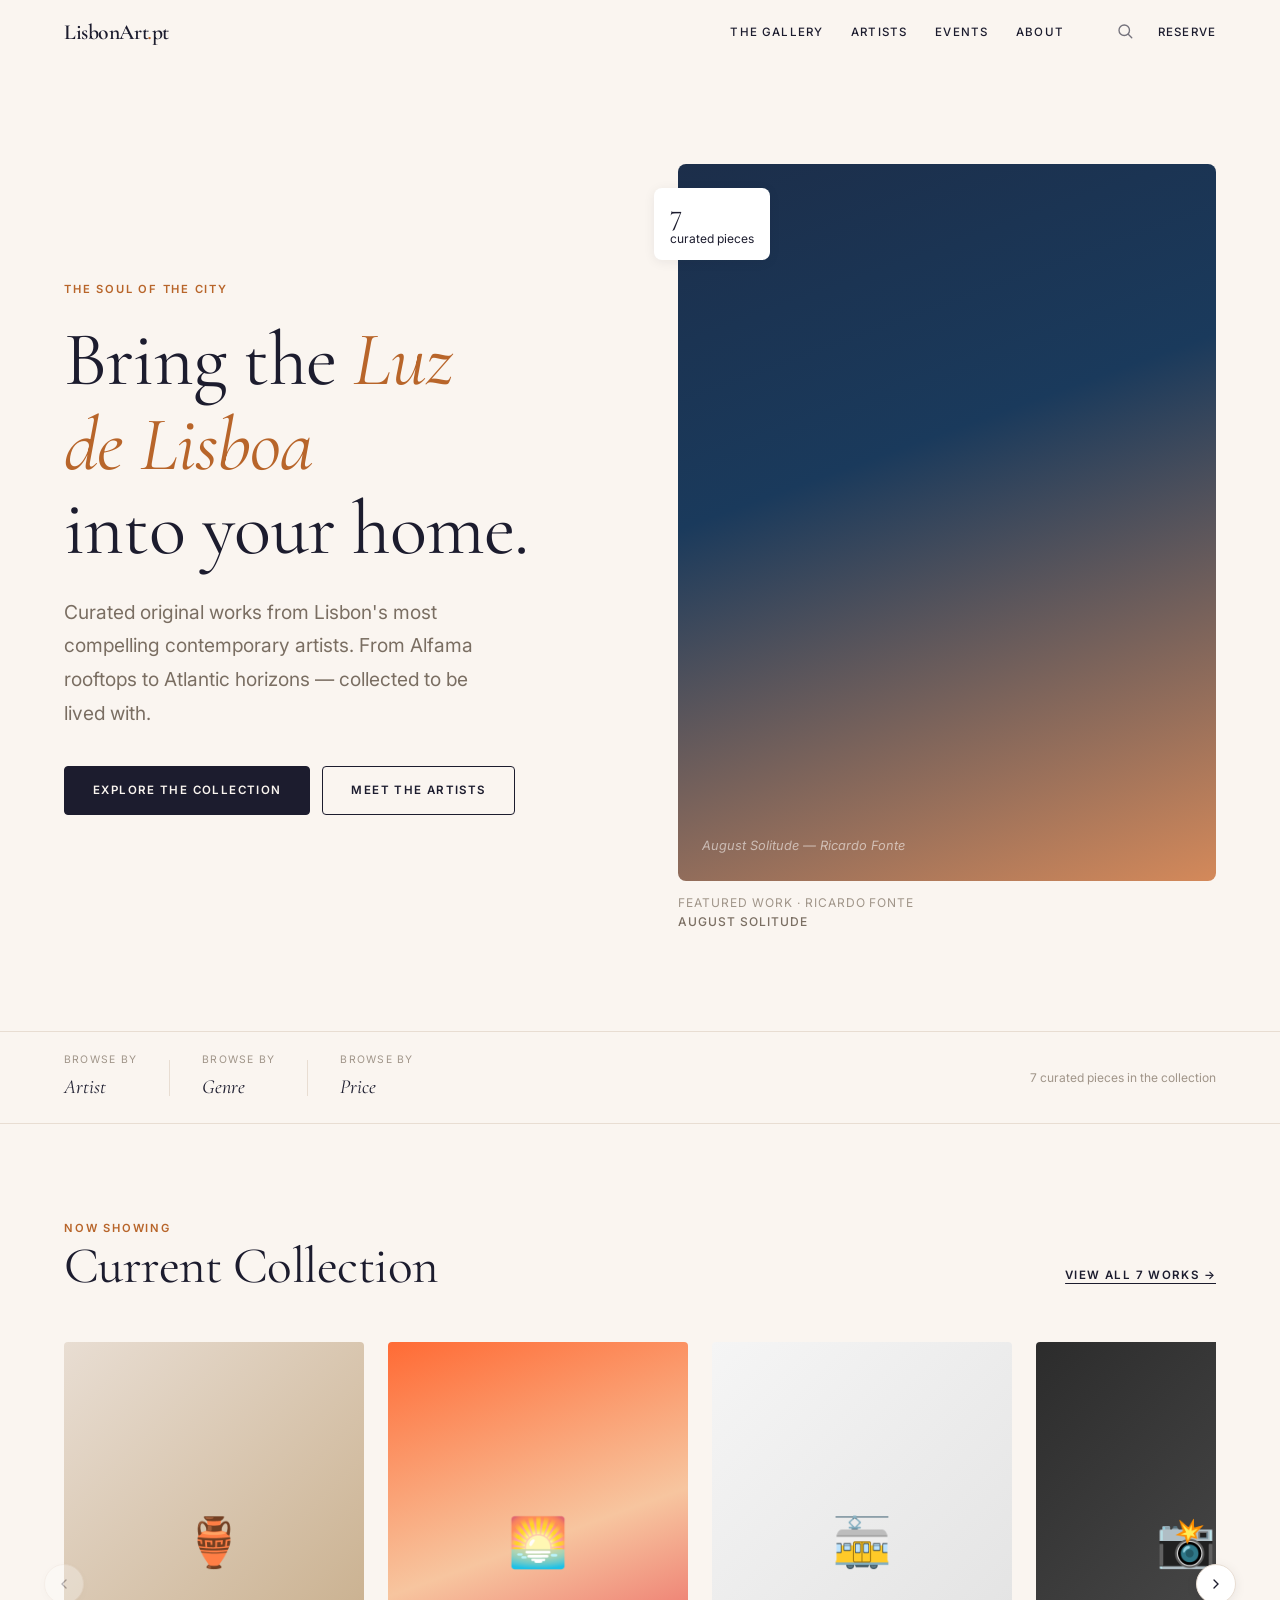
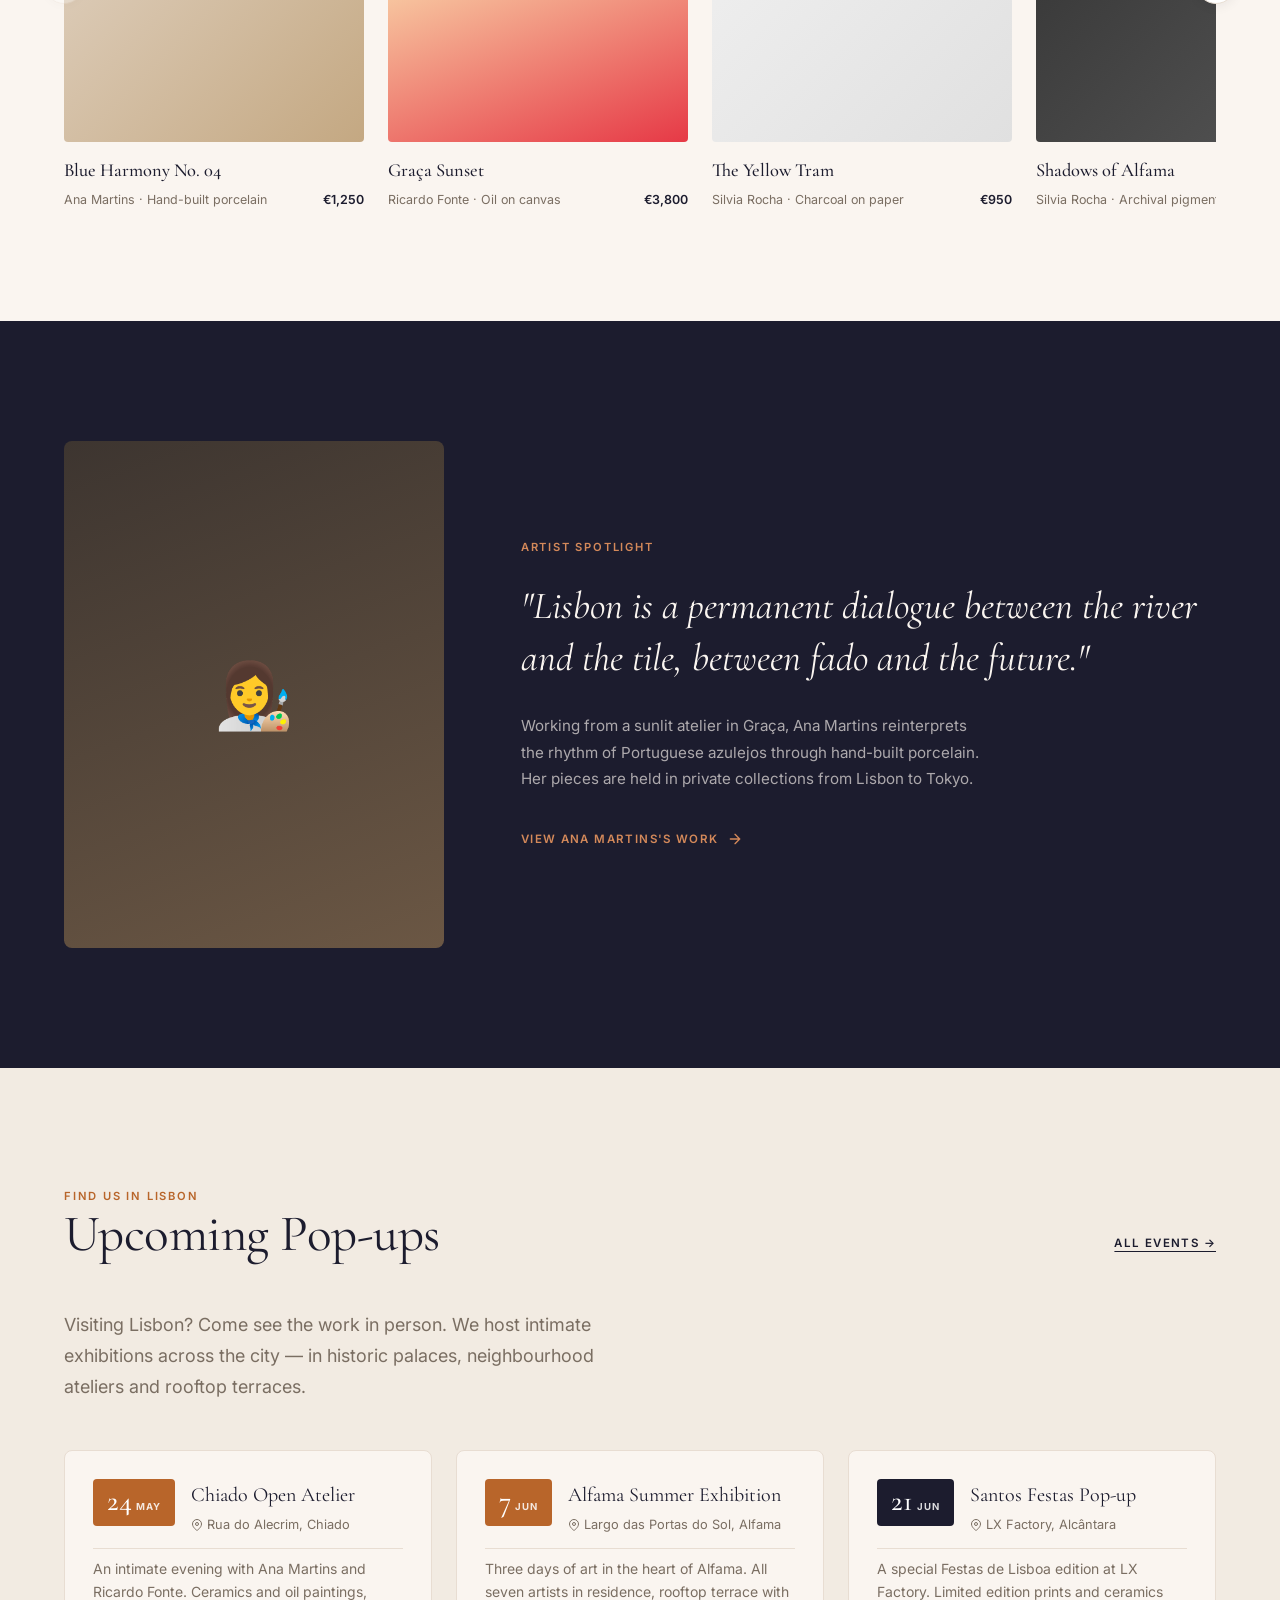
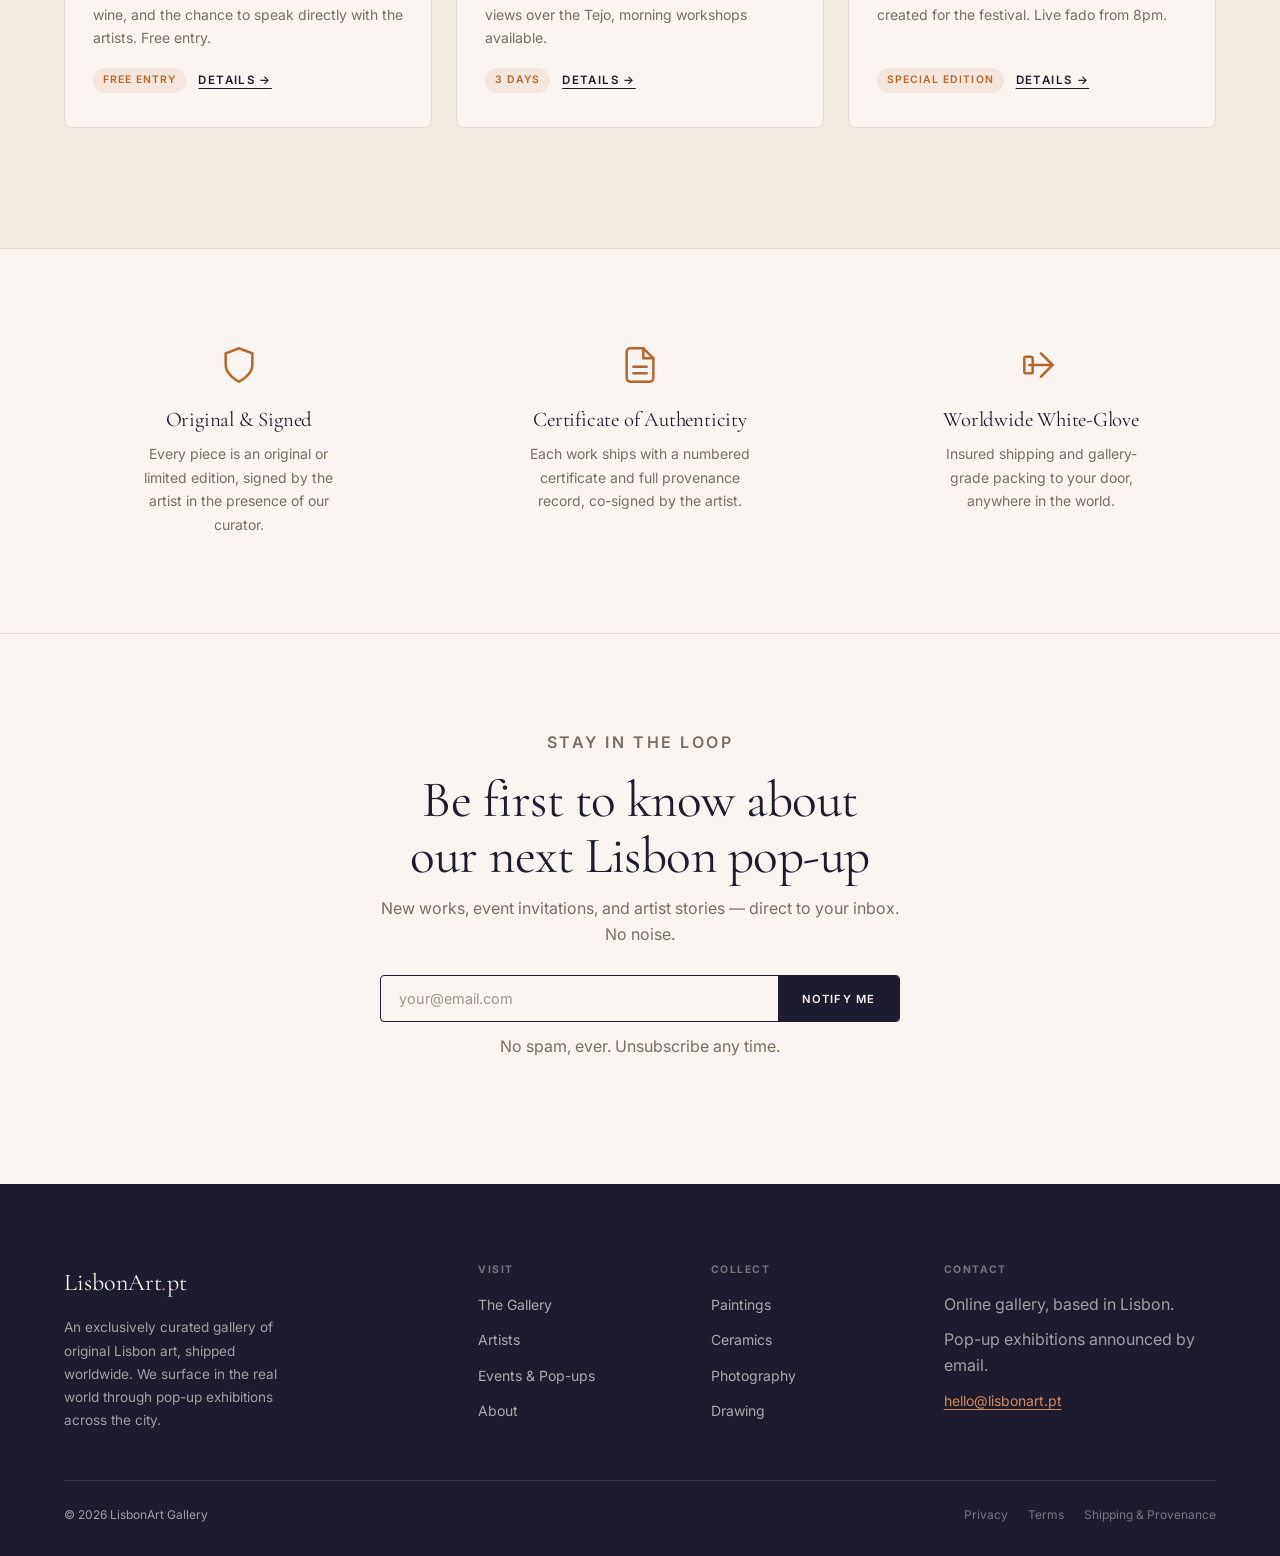
==== index.html @ 2fa5aa2c "Initial build — LisbonArt.pt static site" ====
<!DOCTYPE html>
<html lang="en">
<head>
<meta charset="UTF-8">
<meta name="viewport" content="width=device-width, initial-scale=1.0">
<title>LisbonArt.pt — Original Art from Lisbon's Leading Artists</title>
<meta name="description" content="Curated original works from Lisbon's most compelling contemporary artists. Browse online, buy with confidence, or find us at our next pop-up across the city.">
<link rel="canonical" href="https://lisbonart.pt/">
<meta property="og:title" content="LisbonArt.pt — Original Art from Lisbon's Leading Artists">
<meta property="og:description" content="Curated original works from Lisbon's most compelling contemporary artists. Browse online or find us at our next pop-up.">
<meta property="og:url" content="https://lisbonart.pt/">
<meta property="og:type" content="website">
<link rel="preconnect" href="https://fonts.googleapis.com">
<link rel="preconnect" href="https://fonts.gstatic.com" crossorigin>
<link href="https://fonts.googleapis.com/css2?family=Cormorant+Garamond:ital,wght@0,400;0,500;0,600;1,400;1,500&family=Inter:wght@300;400;500;600&display=swap" rel="stylesheet">
<link rel="stylesheet" href="/css/la.css">
</head>
<body>

<!-- ── HEADER ──────────────────────────────────────────────────── -->
<header class="site-header">
  <div class="container">
    <div class="header-inner">
      <a href="/" class="logo">LisbonArt<em>.</em>pt</a>
      <nav class="site-nav" aria-label="Main navigation">
        <a href="/gallery/">The Gallery</a>
        <a href="/artists/">Artists</a>
        <a href="/events/">Events</a>
        <a href="/about/">About</a>
      </nav>
      <div class="header-actions">
        <button class="header-search" aria-label="Search" onclick="window.location='/gallery/'">
          <svg width="18" height="18" viewBox="0 0 24 24" fill="none" stroke="currentColor" stroke-width="1.8" stroke-linecap="round"><circle cx="11" cy="11" r="7"/><path d="m21 21-4.35-4.35"/></svg>
        </button>
        <a href="/gallery/" class="btn-reserve">
          Reserve <span class="reserve-count" data-count="0">0</span>
        </a>
      </div>
      <button class="menu-toggle" aria-label="Toggle menu" aria-expanded="false">
        <svg width="22" height="22" viewBox="0 0 24 24" fill="none" stroke="currentColor" stroke-width="1.8" stroke-linecap="round"><line x1="3" y1="6" x2="21" y2="6"/><line x1="3" y1="12" x2="21" y2="12"/><line x1="3" y1="18" x2="21" y2="18"/></svg>
      </button>
    </div>
  </div>
</header>

<!-- ── MOBILE NAV ───────────────────────────────────────────────── -->
<nav class="mobile-nav" aria-label="Mobile navigation">
  <a href="/gallery/">The Gallery</a>
  <a href="/artists/">Artists</a>
  <a href="/events/">Events</a>
  <a href="/about/">About</a>
  <div class="mobile-nav-footer">
    <p>hello@lisbonart.pt</p>
  </div>
</nav>

<!-- ── HERO ─────────────────────────────────────────────────────── -->
<section class="hero">
  <div class="container">
    <div class="hero-inner">

      <div class="hero-copy">
        <p class="eyebrow hero-eyebrow fade-up">The soul of the city</p>
        <h1 class="hero-heading fade-up">
          Bring the <em>Luz<br>de Lisboa</em><br>into your home.
        </h1>
        <p class="hero-subhead fade-up">
          Curated original works from Lisbon's most compelling contemporary artists.
          From Alfama rooftops to Atlantic horizons — collected to be lived with.
        </p>
        <div class="hero-actions fade-up">
          <a href="/gallery/" class="btn btn-primary">Explore the Collection</a>
          <a href="/artists/" class="btn btn-outline">Meet the Artists</a>
        </div>
      </div>

      <div class="hero-image-wrap fade-up">
        <div class="hero-stat">
          <span class="hero-stat-num">7</span>
          curated pieces
        </div>
        <!-- Placeholder artwork image — replace with real photography -->
        <div style="width:100%;aspect-ratio:3/4;border-radius:8px;background:linear-gradient(160deg,#1C2E4A 0%,#1a3a5c 40%,#d4895a 100%);display:flex;align-items:flex-end;padding:24px;">
          <span style="color:rgba(255,255,255,0.55);font-size:0.8rem;font-style:italic;">August Solitude — Ricardo Fonte</span>
        </div>
        <p class="hero-artwork-caption">
          <span>Featured work · Ricardo Fonte</span><br>
          <strong>August Solitude</strong>
        </p>
      </div>

    </div>
  </div>
</section>

<!-- ── BROWSE BAR ───────────────────────────────────────────────── -->
<div class="browse-bar">
  <div class="container">
    <div class="browse-bar-inner">
      <div class="browse-group">
        <span class="browse-label">Browse by</span>
        <a href="/artists/" class="browse-link">Artist</a>
      </div>
      <div class="browse-sep" aria-hidden="true"></div>
      <div class="browse-group">
        <span class="browse-label">Browse by</span>
        <a href="/gallery/?genre=" class="browse-link">Genre</a>
      </div>
      <div class="browse-sep" aria-hidden="true"></div>
      <div class="browse-group">
        <span class="browse-label">Browse by</span>
        <a href="/gallery/" class="browse-link">Price</a>
      </div>
      <span class="browse-count">7 curated pieces in the collection</span>
    </div>
  </div>
</div>

<!-- ── NOW SHOWING ──────────────────────────────────────────────── -->
<section class="now-showing">
  <div class="container">
    <div class="section-header">
      <div>
        <p class="eyebrow">Now Showing</p>
        <h2>Current Collection</h2>
      </div>
      <a href="/gallery/" class="btn btn-ghost">View all 7 works →</a>
    </div>

    <div class="scroll-track-wrap">
      <button class="scroll-arrow prev" aria-label="Scroll left">
        <svg width="16" height="16" viewBox="0 0 24 24" fill="none" stroke="currentColor" stroke-width="2" stroke-linecap="round"><path d="M15 18l-6-6 6-6"/></svg>
      </button>
      <div class="scroll-track">

        <article class="artwork-card fade-up" data-href="/artwork/blue-harmony/">
          <div class="artwork-card-img-wrap">
            <div style="width:100%;aspect-ratio:3/4;background:linear-gradient(135deg,#e8ddd2 0%,#c4a882 100%);display:flex;align-items:center;justify-content:center;">
              <span style="font-size:3rem;">🏺</span>
            </div>
            <div class="artwork-card-overlay">
              <span class="artwork-card-cta">View work</span>
            </div>
          </div>
          <p class="artwork-card-title">Blue Harmony No. 04</p>
          <div class="artwork-card-meta">
            <span class="artwork-card-artist">Ana Martins · Hand-built porcelain</span>
            <span class="artwork-card-price">€1,250</span>
          </div>
        </article>

        <article class="artwork-card fade-up" data-href="/artwork/graca-sunset/">
          <div class="artwork-card-img-wrap">
            <div style="width:100%;aspect-ratio:3/4;background:linear-gradient(160deg,#ff6b35 0%,#f7c59f 50%,#e63946 100%);display:flex;align-items:center;justify-content:center;">
              <span style="font-size:3rem;">🌅</span>
            </div>
            <div class="artwork-card-overlay">
              <span class="artwork-card-cta">View work</span>
            </div>
          </div>
          <p class="artwork-card-title">Graça Sunset</p>
          <div class="artwork-card-meta">
            <span class="artwork-card-artist">Ricardo Fonte · Oil on canvas</span>
            <span class="artwork-card-price">€3,800</span>
          </div>
        </article>

        <article class="artwork-card fade-up" data-href="/artwork/yellow-tram/">
          <div class="artwork-card-img-wrap">
            <div style="width:100%;aspect-ratio:3/4;background:linear-gradient(135deg,#f5f5f5 0%,#e0e0e0 100%);display:flex;align-items:center;justify-content:center;">
              <span style="font-size:3rem;">🚋</span>
            </div>
            <div class="artwork-card-overlay">
              <span class="artwork-card-cta">View work</span>
            </div>
          </div>
          <p class="artwork-card-title">The Yellow Tram</p>
          <div class="artwork-card-meta">
            <span class="artwork-card-artist">Silvia Rocha · Charcoal on paper</span>
            <span class="artwork-card-price">€950</span>
          </div>
        </article>

        <article class="artwork-card fade-up" data-href="/artwork/shadows-alfama/">
          <div class="artwork-card-img-wrap">
            <div style="width:100%;aspect-ratio:3/4;background:linear-gradient(135deg,#2c2c2c 0%,#555 100%);display:flex;align-items:center;justify-content:center;">
              <span style="font-size:3rem;">📸</span>
            </div>
            <div class="artwork-card-overlay">
              <span class="artwork-card-cta">View work</span>
            </div>
          </div>
          <p class="artwork-card-title">Shadows of Alfama</p>
          <div class="artwork-card-meta">
            <span class="artwork-card-artist">Silvia Rocha · Archival pigment print</span>
            <span class="artwork-card-price">€820</span>
          </div>
        </article>

        <article class="artwork-card fade-up" data-href="/artwork/tejo-horizons/">
          <div class="artwork-card-img-wrap">
            <div style="width:100%;aspect-ratio:3/4;background:linear-gradient(160deg,#f7a541 0%,#e85d04 100%);display:flex;align-items:center;justify-content:center;">
              <span style="font-size:3rem;">🌉</span>
            </div>
            <div class="artwork-card-overlay">
              <span class="artwork-card-cta">View work</span>
            </div>
          </div>
          <p class="artwork-card-title">Tejo Horizons</p>
          <div class="artwork-card-meta">
            <span class="artwork-card-artist">Ricardo Fonte · Oil on board</span>
            <span class="artwork-card-price">€2,100</span>
          </div>
        </article>

      </div>
      <button class="scroll-arrow next" aria-label="Scroll right">
        <svg width="16" height="16" viewBox="0 0 24 24" fill="none" stroke="currentColor" stroke-width="2" stroke-linecap="round"><path d="M9 18l6-6-6-6"/></svg>
      </button>
    </div>
  </div>
</section>

<!-- ── ARTIST SPOTLIGHT ──────────────────────────────────────────── -->
<section class="artist-spotlight">
  <div class="container">
    <div class="spotlight-inner">
      <div style="border-radius:8px;overflow:hidden;aspect-ratio:3/4;background:linear-gradient(160deg,#3d3530 0%,#6b5744 100%);display:flex;align-items:center;justify-content:center;max-width:380px;">
        <span style="font-size:4rem;">👩‍🎨</span>
      </div>
      <div class="fade-up">
        <p class="eyebrow spotlight-eyebrow">Artist Spotlight</p>
        <blockquote class="spotlight-quote">
          "Lisbon is a permanent dialogue between the river and the tile, between fado and the future."
        </blockquote>
        <p class="spotlight-bio">
          Working from a sunlit atelier in Graça, Ana Martins reinterprets the rhythm of Portuguese azulejos through hand-built porcelain. Her pieces are held in private collections from Lisbon to Tokyo.
        </p>
        <a href="/artists/ana-martins/" class="spotlight-link">
          View Ana Martins's work
          <svg width="16" height="16" viewBox="0 0 24 24" fill="none" stroke="currentColor" stroke-width="2" stroke-linecap="round"><path d="M5 12h14M12 5l7 7-7 7"/></svg>
        </a>
      </div>
    </div>
  </div>
</section>

<!-- ── UPCOMING EVENTS ───────────────────────────────────────────── -->
<section class="events-section">
  <div class="container">
    <div class="section-header fade-up">
      <div>
        <p class="eyebrow">Find us in Lisbon</p>
        <h2>Upcoming Pop-ups</h2>
      </div>
      <a href="/events/" class="btn btn-ghost">All events →</a>
    </div>
    <p class="body-lg fade-up" style="max-width:560px;margin-bottom:0;">
      Visiting Lisbon? Come see the work in person. We host intimate exhibitions across the city — in historic palaces, neighbourhood ateliers and rooftop terraces.
    </p>

    <div class="events-grid">

      <div class="event-card fade-up">
        <div class="event-date">
          <div class="event-date-block">
            <span class="event-date-day">24</span>
            <span class="event-date-month">May</span>
          </div>
          <div>
            <p class="event-info-title">Chiado Open Atelier</p>
            <p class="event-info-loc">
              <svg width="12" height="12" viewBox="0 0 24 24" fill="none" stroke="currentColor" stroke-width="2"><path d="M21 10c0 7-9 13-9 13s-9-6-9-13a9 9 0 0118 0z"/><circle cx="12" cy="10" r="3"/></svg>
              Rua do Alecrim, Chiado
            </p>
          </div>
        </div>
        <p class="event-desc">An intimate evening with Ana Martins and Ricardo Fonte. Ceramics and oil paintings, wine, and the chance to speak directly with the artists. Free entry.</p>
        <div class="event-cta">
          <span class="event-tag">Free entry</span>
          <a href="/events/" class="btn-ghost btn">Details →</a>
        </div>
      </div>

      <div class="event-card fade-up">
        <div class="event-date">
          <div class="event-date-block">
            <span class="event-date-day">7</span>
            <span class="event-date-month">Jun</span>
          </div>
          <div>
            <p class="event-info-title">Alfama Summer Exhibition</p>
            <p class="event-info-loc">
              <svg width="12" height="12" viewBox="0 0 24 24" fill="none" stroke="currentColor" stroke-width="2"><path d="M21 10c0 7-9 13-9 13s-9-6-9-13a9 9 0 0118 0z"/><circle cx="12" cy="10" r="3"/></svg>
              Largo das Portas do Sol, Alfama
            </p>
          </div>
        </div>
        <p class="event-desc">Three days of art in the heart of Alfama. All seven artists in residence, rooftop terrace with views over the Tejo, morning workshops available.</p>
        <div class="event-cta">
          <span class="event-tag">3 days</span>
          <a href="/events/" class="btn-ghost btn">Details →</a>
        </div>
      </div>

      <div class="event-card fade-up">
        <div class="event-date">
          <div class="event-date-block" style="background:var(--navy);">
            <span class="event-date-day">21</span>
            <span class="event-date-month">Jun</span>
          </div>
          <div>
            <p class="event-info-title">Santos Festas Pop-up</p>
            <p class="event-info-loc">
              <svg width="12" height="12" viewBox="0 0 24 24" fill="none" stroke="currentColor" stroke-width="2"><path d="M21 10c0 7-9 13-9 13s-9-6-9-13a9 9 0 0118 0z"/><circle cx="12" cy="10" r="3"/></svg>
              LX Factory, Alcântara
            </p>
          </div>
        </div>
        <p class="event-desc">A special Festas de Lisboa edition at LX Factory. Limited edition prints and ceramics created for the festival. Live fado from 8pm.</p>
        <div class="event-cta">
          <span class="event-tag">Special edition</span>
          <a href="/events/" class="btn-ghost btn">Details →</a>
        </div>
      </div>

    </div>
  </div>
</section>

<!-- ── TRUST PILLARS ─────────────────────────────────────────────── -->
<section class="trust-pillars">
  <div class="container">
    <div class="trust-grid">
      <div class="fade-up">
        <svg class="trust-icon" viewBox="0 0 24 24" fill="none" stroke="currentColor" stroke-width="1.5" stroke-linecap="round">
          <path d="M12 22s8-4 8-10V5l-8-3-8 3v7c0 6 8 10 8 10z"/>
        </svg>
        <h3 class="trust-title">Original &amp; Signed</h3>
        <p class="trust-desc">Every piece is an original or limited edition, signed by the artist in the presence of our curator.</p>
      </div>
      <div class="fade-up">
        <svg class="trust-icon" viewBox="0 0 24 24" fill="none" stroke="currentColor" stroke-width="1.5" stroke-linecap="round">
          <path d="M14 2H6a2 2 0 00-2 2v16a2 2 0 002 2h12a2 2 0 002-2V8z"/><polyline points="14 2 14 8 20 8"/><line x1="16" y1="13" x2="8" y2="13"/><line x1="16" y1="17" x2="8" y2="17"/>
        </svg>
        <h3 class="trust-title">Certificate of Authenticity</h3>
        <p class="trust-desc">Each work ships with a numbered certificate and full provenance record, co-signed by the artist.</p>
      </div>
      <div class="fade-up">
        <svg class="trust-icon" viewBox="0 0 24 24" fill="none" stroke="currentColor" stroke-width="1.5" stroke-linecap="round">
          <path d="M5 12h14M12 5l7 7-7 7"/><rect x="2" y="7" width="5" height="10" rx="1"/>
        </svg>
        <h3 class="trust-title">Worldwide White-Glove</h3>
        <p class="trust-desc">Insured shipping and gallery-grade packing to your door, anywhere in the world.</p>
      </div>
    </div>
  </div>
</section>

<!-- ── EMAIL CAPTURE ─────────────────────────────────────────────── -->
<section class="email-capture">
  <div class="container">
    <div class="email-capture-inner fade-up">
      <p class="eyebrow" style="margin-bottom:16px;">Stay in the loop</p>
      <h2>Be first to know about<br>our next Lisbon pop-up</h2>
      <p>New works, event invitations, and artist stories — direct to your inbox. No noise.</p>
      <form class="email-form" novalidate>
        <input type="email" placeholder="your@email.com" required aria-label="Email address">
        <button type="submit">Notify me</button>
      </form>
      <p class="email-note">No spam, ever. Unsubscribe any time.</p>
    </div>
  </div>
</section>

<!-- ── FOOTER ────────────────────────────────────────────────────── -->
<footer class="site-footer">
  <div class="container">
    <div class="footer-grid">
      <div class="footer-brand">
        <a href="/" class="footer-logo">LisbonArt<em>.</em>pt</a>
        <p>An exclusively curated gallery of original Lisbon art, shipped worldwide. We surface in the real world through pop-up exhibitions across the city.</p>
      </div>
      <div class="footer-col">
        <h4>Visit</h4>
        <ul>
          <li><a href="/gallery/">The Gallery</a></li>
          <li><a href="/artists/">Artists</a></li>
          <li><a href="/events/">Events &amp; Pop-ups</a></li>
          <li><a href="/about/">About</a></li>
        </ul>
      </div>
      <div class="footer-col">
        <h4>Collect</h4>
        <ul>
          <li><a href="/gallery/?genre=painting">Paintings</a></li>
          <li><a href="/gallery/?genre=ceramics">Ceramics</a></li>
          <li><a href="/gallery/?genre=photography">Photography</a></li>
          <li><a href="/gallery/?genre=drawing">Drawing</a></li>
        </ul>
      </div>
      <div class="footer-col footer-email">
        <h4>Contact</h4>
        <ul>
          <li>Online gallery, based in Lisbon.</li>
          <li>Pop-up exhibitions announced by email.</li>
          <li><a href="mailto:hello@lisbonart.pt">hello@lisbonart.pt</a></li>
        </ul>
      </div>
    </div>
    <div class="footer-bottom">
      <span>© 2026 LisbonArt Gallery</span>
      <div class="footer-legal">
        <a href="/privacy/">Privacy</a>
        <a href="/terms/">Terms</a>
        <a href="/shipping/">Shipping &amp; Provenance</a>
      </div>
    </div>
  </div>
</footer>

<script src="/js/la.js"></script>
</body>
</html>
---- css/la.css ----
/* ================================================================
   LisbonArt.pt — la.css
   Plain CSS, no build step. Fonts via Google Fonts.
   ================================================================ */

/* ── Custom properties ─────────────────────────────────────────── */
:root {
  --cream:        #FAF5F0;
  --cream-mid:    #F2EBE2;
  --cream-dark:   #E8DDD2;
  --navy:         #1C1C2E;
  --navy-mid:     #2D2D42;
  --terracotta:   #B8652A;
  --terracotta-light: #D4895A;
  --mid:          #7A6E62;
  --mid-light:    #A09589;
  --white:        #FFFFFF;

  --font-display: 'Cormorant Garamond', Georgia, serif;
  --font-body:    'Inter', system-ui, sans-serif;

  --radius-sm:    4px;
  --radius:       8px;
  --radius-lg:    16px;

  --shadow-card:  0 2px 12px rgba(28,28,46,0.07);
  --shadow-hover: 0 8px 32px rgba(28,28,46,0.13);

  --max-w:        1280px;
  --gap:          clamp(24px, 4vw, 48px);

  --header-h:     64px;

  --transition:   0.22s ease;
}

/* ── Reset ─────────────────────────────────────────────────────── */
*, *::before, *::after { box-sizing: border-box; margin: 0; padding: 0; }
html { scroll-behavior: smooth; -webkit-text-size-adjust: 100%; }
body {
  font-family: var(--font-body);
  background: var(--cream);
  color: var(--navy);
  line-height: 1.6;
  font-size: 16px;
  -webkit-font-smoothing: antialiased;
}
img, video { display: block; max-width: 100%; height: auto; }
a { color: inherit; text-decoration: none; }
button { font-family: inherit; cursor: pointer; border: none; background: none; }
ul, ol { list-style: none; }
input, select, textarea { font-family: inherit; }

/* ── Typography ────────────────────────────────────────────────── */
h1, h2, h3, h4 {
  font-family: var(--font-display);
  font-weight: 400;
  line-height: 1.1;
  letter-spacing: -0.01em;
}
h1 { font-size: clamp(2.8rem, 6vw, 5.5rem); }
h2 { font-size: clamp(2rem, 4vw, 3.5rem); }
h3 { font-size: clamp(1.5rem, 2.5vw, 2.2rem); }
h4 { font-size: clamp(1.2rem, 2vw, 1.6rem); }

.eyebrow {
  font-family: var(--font-body);
  font-size: 0.7rem;
  font-weight: 600;
  letter-spacing: 0.16em;
  text-transform: uppercase;
  color: var(--terracotta);
}

.body-lg { font-size: 1.125rem; line-height: 1.7; color: var(--mid); }
.body-sm { font-size: 0.875rem; color: var(--mid); }

/* ── Layout ────────────────────────────────────────────────────── */
.container {
  width: 100%;
  max-width: var(--max-w);
  margin: 0 auto;
  padding: 0 clamp(20px, 5vw, 64px);
}

section { padding: clamp(64px, 10vw, 120px) 0; }

/* ── Header ────────────────────────────────────────────────────── */
.site-header {
  position: fixed;
  top: 0; left: 0; right: 0;
  height: var(--header-h);
  background: rgba(250,245,240,0.92);
  backdrop-filter: blur(12px);
  -webkit-backdrop-filter: blur(12px);
  border-bottom: 1px solid transparent;
  z-index: 100;
  transition: border-color var(--transition), background var(--transition);
}
.site-header.scrolled {
  border-bottom-color: var(--cream-dark);
  background: rgba(250,245,240,0.98);
}
.header-inner {
  display: flex;
  align-items: center;
  height: var(--header-h);
  gap: 32px;
}
.logo {
  font-family: var(--font-display);
  font-size: 1.35rem;
  font-weight: 600;
  letter-spacing: -0.02em;
  color: var(--navy);
  white-space: nowrap;
  margin-right: auto;
}
.logo em {
  font-style: italic;
  color: var(--terracotta);
}
.site-nav {
  display: flex;
  align-items: center;
  gap: 28px;
}
.site-nav a {
  font-size: 0.72rem;
  font-weight: 500;
  letter-spacing: 0.1em;
  text-transform: uppercase;
  color: var(--navy);
  transition: color var(--transition);
  position: relative;
}
.site-nav a::after {
  content: '';
  position: absolute;
  bottom: -3px; left: 0; right: 0;
  height: 1px;
  background: var(--terracotta);
  transform: scaleX(0);
  transition: transform var(--transition);
}
.site-nav a:hover { color: var(--terracotta); }
.site-nav a:hover::after,
.site-nav a.active::after { transform: scaleX(1); }
.site-nav a.active { color: var(--terracotta); }

.header-actions {
  display: flex;
  align-items: center;
  gap: 20px;
  margin-left: 16px;
}
.header-search {
  background: none;
  color: var(--navy);
  padding: 4px;
  opacity: 0.6;
  transition: opacity var(--transition);
}
.header-search:hover { opacity: 1; }
.btn-reserve {
  font-size: 0.72rem;
  font-weight: 500;
  letter-spacing: 0.1em;
  text-transform: uppercase;
  color: var(--navy);
  transition: color var(--transition);
}
.btn-reserve:hover { color: var(--terracotta); }
.reserve-count {
  display: inline-flex;
  align-items: center;
  justify-content: center;
  width: 16px;
  height: 16px;
  background: var(--terracotta);
  color: white;
  font-size: 0.6rem;
  font-weight: 700;
  border-radius: 50%;
  margin-left: 4px;
  vertical-align: middle;
}
.reserve-count[data-count="0"] { display: none; }

.menu-toggle {
  display: none;
  color: var(--navy);
  padding: 4px;
}

/* ── Mobile nav ────────────────────────────────────────────────── */
.mobile-nav {
  display: none;
  position: fixed;
  top: var(--header-h);
  left: 0; right: 0; bottom: 0;
  background: var(--cream);
  z-index: 99;
  padding: 40px clamp(20px, 5vw, 64px);
  flex-direction: column;
  gap: 8px;
}
.mobile-nav.open { display: flex; }
.mobile-nav a {
  font-size: 2rem;
  font-family: var(--font-display);
  font-weight: 400;
  color: var(--navy);
  padding: 12px 0;
  border-bottom: 1px solid var(--cream-dark);
  transition: color var(--transition);
}
.mobile-nav a:hover { color: var(--terracotta); }
.mobile-nav-footer {
  margin-top: auto;
  font-size: 0.8rem;
  color: var(--mid);
}

/* ── Buttons ───────────────────────────────────────────────────── */
.btn {
  display: inline-flex;
  align-items: center;
  gap: 8px;
  font-size: 0.72rem;
  font-weight: 600;
  letter-spacing: 0.12em;
  text-transform: uppercase;
  padding: 14px 28px;
  border-radius: var(--radius-sm);
  transition: all var(--transition);
  cursor: pointer;
}
.btn-primary {
  background: var(--navy);
  color: var(--cream);
  border: 1.5px solid var(--navy);
}
.btn-primary:hover {
  background: var(--navy-mid);
  border-color: var(--navy-mid);
}
.btn-outline {
  background: transparent;
  color: var(--navy);
  border: 1.5px solid var(--navy);
}
.btn-outline:hover {
  background: var(--navy);
  color: var(--cream);
}
.btn-ghost {
  background: transparent;
  color: var(--navy);
  border: none;
  padding: 10px 0;
  font-size: 0.72rem;
  letter-spacing: 0.12em;
  text-transform: uppercase;
  font-weight: 600;
  text-decoration: underline;
  text-underline-offset: 4px;
  text-decoration-thickness: 1px;
}
.btn-ghost:hover { color: var(--terracotta); }
.btn-terracotta {
  background: var(--terracotta);
  color: white;
  border: 1.5px solid var(--terracotta);
}
.btn-terracotta:hover { background: #a3561f; border-color: #a3561f; }

/* ── Hero ──────────────────────────────────────────────────────── */
.hero {
  padding-top: calc(var(--header-h) + clamp(48px, 8vw, 100px));
  padding-bottom: clamp(48px, 8vw, 100px);
  min-height: 90vh;
  display: flex;
  align-items: center;
}
.hero-inner {
  display: grid;
  grid-template-columns: 1fr 1fr;
  gap: clamp(40px, 6vw, 80px);
  align-items: center;
}
.hero-copy { max-width: 560px; }
.hero-eyebrow { margin-bottom: 20px; }
.hero-heading {
  margin-bottom: 24px;
}
.hero-heading em {
  font-style: italic;
  color: var(--terracotta);
}
.hero-subhead {
  font-size: clamp(1rem, 1.5vw, 1.2rem);
  color: var(--mid);
  line-height: 1.75;
  margin-bottom: 36px;
  max-width: 440px;
}
.hero-actions {
  display: flex;
  flex-wrap: wrap;
  gap: 12px;
  align-items: center;
}
.hero-image-wrap {
  position: relative;
}
.hero-artwork {
  width: 100%;
  aspect-ratio: 3/4;
  object-fit: cover;
  border-radius: var(--radius);
  box-shadow: var(--shadow-hover);
}
.hero-artwork-caption {
  margin-top: 12px;
  font-size: 0.75rem;
  color: var(--mid-light);
  letter-spacing: 0.08em;
  text-transform: uppercase;
}
.hero-artwork-caption strong {
  font-weight: 500;
  color: var(--mid);
}
.hero-stat {
  position: absolute;
  top: 24px;
  left: -24px;
  background: white;
  padding: 12px 16px;
  border-radius: var(--radius);
  box-shadow: var(--shadow-card);
  font-size: 0.75rem;
}
.hero-stat-num {
  font-family: var(--font-display);
  font-size: 1.8rem;
  display: block;
  line-height: 1;
}

/* ── Browse bar ────────────────────────────────────────────────── */
.browse-bar {
  padding: 20px 0;
  border-top: 1px solid var(--cream-dark);
  border-bottom: 1px solid var(--cream-dark);
}
.browse-bar-inner {
  display: flex;
  align-items: center;
  gap: 32px;
  flex-wrap: wrap;
}
.browse-label {
  font-size: 0.65rem;
  letter-spacing: 0.12em;
  text-transform: uppercase;
  color: var(--mid-light);
  margin-bottom: 2px;
}
.browse-link {
  font-family: var(--font-display);
  font-size: 1.25rem;
  font-style: italic;
  color: var(--navy);
  transition: color var(--transition);
  text-decoration: underline;
  text-underline-offset: 3px;
  text-decoration-color: transparent;
  transition: all var(--transition);
}
.browse-link:hover {
  color: var(--terracotta);
  text-decoration-color: var(--terracotta);
}
.browse-group { display: flex; flex-direction: column; }
.browse-sep {
  width: 1px;
  height: 36px;
  background: var(--cream-dark);
}
.browse-count {
  margin-left: auto;
  font-size: 0.75rem;
  color: var(--mid-light);
}

/* ── Now Showing ───────────────────────────────────────────────── */
.now-showing { padding: clamp(48px, 8vw, 96px) 0; }
.section-header {
  display: flex;
  align-items: flex-end;
  justify-content: space-between;
  margin-bottom: clamp(32px, 4vw, 48px);
  gap: 16px;
  flex-wrap: wrap;
}
.scroll-track-wrap {
  position: relative;
}
.scroll-track {
  display: flex;
  gap: 24px;
  overflow-x: auto;
  scroll-snap-type: x mandatory;
  -webkit-overflow-scrolling: touch;
  padding-bottom: 16px;
  scrollbar-width: none;
}
.scroll-track::-webkit-scrollbar { display: none; }
.scroll-arrow {
  position: absolute;
  top: 50%;
  transform: translateY(-50%);
  width: 40px;
  height: 40px;
  background: white;
  border-radius: 50%;
  box-shadow: var(--shadow-card);
  display: flex;
  align-items: center;
  justify-content: center;
  color: var(--navy);
  cursor: pointer;
  transition: all var(--transition);
  z-index: 2;
  border: 1px solid var(--cream-dark);
}
.scroll-arrow:hover { box-shadow: var(--shadow-hover); }
.scroll-arrow.prev { left: -20px; }
.scroll-arrow.next { right: -20px; }

/* ── Artwork card ──────────────────────────────────────────────── */
.artwork-card {
  flex: 0 0 300px;
  scroll-snap-align: start;
  cursor: pointer;
}
.artwork-card-img-wrap {
  position: relative;
  overflow: hidden;
  border-radius: var(--radius-sm);
  background: var(--cream-dark);
  margin-bottom: 14px;
}
.artwork-card img {
  width: 100%;
  aspect-ratio: 3/4;
  object-fit: cover;
  transition: transform 0.5s ease;
}
.artwork-card:hover img { transform: scale(1.04); }
.artwork-card-overlay {
  position: absolute;
  inset: 0;
  background: rgba(28,28,46,0);
  display: flex;
  align-items: flex-end;
  padding: 20px;
  transition: background var(--transition);
}
.artwork-card:hover .artwork-card-overlay {
  background: rgba(28,28,46,0.35);
}
.artwork-card-cta {
  opacity: 0;
  transform: translateY(8px);
  transition: all var(--transition);
  font-size: 0.7rem;
  font-weight: 600;
  letter-spacing: 0.1em;
  text-transform: uppercase;
  color: white;
  background: rgba(255,255,255,0.15);
  backdrop-filter: blur(8px);
  border: 1px solid rgba(255,255,255,0.3);
  padding: 8px 16px;
  border-radius: var(--radius-sm);
}
.artwork-card:hover .artwork-card-cta {
  opacity: 1;
  transform: translateY(0);
}
.artwork-card-title {
  font-family: var(--font-display);
  font-size: 1.15rem;
  font-weight: 500;
  color: var(--navy);
  margin-bottom: 4px;
}
.artwork-card-meta {
  font-size: 0.78rem;
  color: var(--mid);
  display: flex;
  align-items: center;
  justify-content: space-between;
  gap: 8px;
}
.artwork-card-artist {
  flex: 1;
  white-space: nowrap;
  overflow: hidden;
  text-overflow: ellipsis;
}
.artwork-card-price {
  font-weight: 600;
  color: var(--navy);
  white-space: nowrap;
}

/* ── Grid view ─────────────────────────────────────────────────── */
.artwork-grid {
  display: grid;
  grid-template-columns: repeat(3, 1fr);
  gap: clamp(24px, 3vw, 40px);
}
.artwork-grid .artwork-card {
  flex: unset;
  scroll-snap-align: unset;
}
.artwork-grid .artwork-card img {
  aspect-ratio: unset;
  height: auto;
  min-height: 260px;
  max-height: 420px;
  object-fit: cover;
}

/* ── Artist Spotlight ──────────────────────────────────────────── */
.artist-spotlight {
  background: var(--navy);
  color: var(--cream);
  padding: clamp(64px, 10vw, 120px) 0;
}
.spotlight-inner {
  display: grid;
  grid-template-columns: 380px 1fr;
  gap: clamp(48px, 6vw, 80px);
  align-items: center;
}
.spotlight-img {
  width: 100%;
  aspect-ratio: 3/4;
  object-fit: cover;
  border-radius: var(--radius);
}
.spotlight-eyebrow {
  color: var(--terracotta-light);
  margin-bottom: 24px;
}
.spotlight-quote {
  font-family: var(--font-display);
  font-size: clamp(1.6rem, 3vw, 2.6rem);
  font-style: italic;
  line-height: 1.35;
  color: var(--cream);
  margin-bottom: 28px;
}
.spotlight-bio {
  font-size: 0.95rem;
  color: rgba(250,245,240,0.65);
  line-height: 1.75;
  margin-bottom: 32px;
  max-width: 460px;
}
.spotlight-link {
  display: inline-flex;
  align-items: center;
  gap: 8px;
  font-size: 0.72rem;
  font-weight: 600;
  letter-spacing: 0.12em;
  text-transform: uppercase;
  color: var(--terracotta-light);
  transition: gap var(--transition);
}
.spotlight-link:hover { gap: 14px; }

/* ── Events / Pop-ups ──────────────────────────────────────────── */
.events-section {
  background: var(--cream-mid);
}
.events-grid {
  display: grid;
  grid-template-columns: repeat(auto-fill, minmax(300px, 1fr));
  gap: 24px;
  margin-top: clamp(32px, 4vw, 48px);
}
.event-card {
  background: var(--cream);
  border-radius: var(--radius);
  padding: 28px;
  border: 1px solid var(--cream-dark);
  transition: box-shadow var(--transition);
  display: flex;
  flex-direction: column;
  gap: 12px;
}
.event-card:hover { box-shadow: var(--shadow-hover); }
.event-date {
  display: flex;
  align-items: flex-start;
  gap: 16px;
}
.event-date-block {
  text-align: center;
  background: var(--terracotta);
  color: white;
  padding: 8px 14px;
  border-radius: var(--radius-sm);
  min-width: 56px;
}
.event-date-day {
  font-family: var(--font-display);
  font-size: 1.8rem;
  line-height: 1;
  font-weight: 500;
}
.event-date-month {
  font-size: 0.6rem;
  font-weight: 700;
  letter-spacing: 0.1em;
  text-transform: uppercase;
  opacity: 0.85;
}
.event-info-title {
  font-family: var(--font-display);
  font-size: 1.25rem;
  color: var(--navy);
  margin-bottom: 4px;
}
.event-info-loc {
  font-size: 0.8rem;
  color: var(--mid);
  display: flex;
  align-items: center;
  gap: 4px;
}
.event-desc {
  font-size: 0.875rem;
  color: var(--mid);
  line-height: 1.65;
  padding-top: 8px;
  border-top: 1px solid var(--cream-dark);
}
.event-cta {
  margin-top: auto;
  display: flex;
  gap: 12px;
  align-items: center;
  flex-wrap: wrap;
}
.event-tag {
  font-size: 0.65rem;
  font-weight: 600;
  letter-spacing: 0.1em;
  text-transform: uppercase;
  color: var(--terracotta);
  background: rgba(184,101,42,0.1);
  padding: 4px 10px;
  border-radius: 20px;
}
.events-email-prompt {
  margin-top: 48px;
  text-align: center;
  padding: 36px;
  background: var(--cream);
  border-radius: var(--radius);
  border: 1px dashed var(--cream-dark);
}

/* ── Trust pillars ─────────────────────────────────────────────── */
.trust-pillars {
  padding: clamp(48px, 8vw, 96px) 0;
  border-top: 1px solid var(--cream-dark);
  border-bottom: 1px solid var(--cream-dark);
}
.trust-grid {
  display: grid;
  grid-template-columns: repeat(3, 1fr);
  gap: clamp(24px, 4vw, 64px);
  text-align: center;
}
.trust-icon {
  width: 40px;
  height: 40px;
  margin: 0 auto 16px;
  color: var(--terracotta);
}
.trust-title {
  font-family: var(--font-display);
  font-size: 1.3rem;
  margin-bottom: 10px;
}
.trust-desc {
  font-size: 0.875rem;
  color: var(--mid);
  line-height: 1.7;
  max-width: 220px;
  margin: 0 auto;
}

/* ── Email capture ─────────────────────────────────────────────── */
.email-capture {
  padding: clamp(48px, 8vw, 96px) 0;
  text-align: center;
}
.email-capture-inner { max-width: 520px; margin: 0 auto; }
.email-capture h2 { margin-bottom: 12px; }
.email-capture p {
  color: var(--mid);
  margin-bottom: 28px;
  font-size: 1rem;
}
.email-form {
  display: flex;
  gap: 0;
  border-radius: var(--radius-sm);
  overflow: hidden;
  border: 1.5px solid var(--navy);
}
.email-form input {
  flex: 1;
  padding: 14px 18px;
  background: transparent;
  border: none;
  outline: none;
  font-size: 0.9rem;
  color: var(--navy);
}
.email-form input::placeholder { color: var(--mid-light); }
.email-form button {
  padding: 14px 24px;
  background: var(--navy);
  color: var(--cream);
  font-size: 0.7rem;
  font-weight: 600;
  letter-spacing: 0.1em;
  text-transform: uppercase;
  transition: background var(--transition);
  cursor: pointer;
  white-space: nowrap;
}
.email-form button:hover { background: var(--navy-mid); }
.email-note {
  margin-top: 12px;
  font-size: 0.75rem;
  color: var(--mid-light);
}

/* ── Footer ────────────────────────────────────────────────────── */
.site-footer {
  background: var(--navy);
  color: rgba(250,245,240,0.6);
  padding: clamp(48px, 8vw, 80px) 0 32px;
}
.footer-grid {
  display: grid;
  grid-template-columns: 2fr 1fr 1fr 1.5fr;
  gap: clamp(32px, 4vw, 64px);
  margin-bottom: 48px;
}
.footer-brand .footer-logo {
  font-family: var(--font-display);
  font-size: 1.5rem;
  color: var(--cream);
  display: block;
  margin-bottom: 14px;
}
.footer-brand .footer-logo em { font-style: italic; color: var(--terracotta-light); }
.footer-brand p {
  font-size: 0.85rem;
  line-height: 1.7;
  max-width: 240px;
}
.footer-col h4 {
  font-family: var(--font-body);
  font-size: 0.65rem;
  font-weight: 700;
  letter-spacing: 0.14em;
  text-transform: uppercase;
  color: rgba(250,245,240,0.4);
  margin-bottom: 16px;
}
.footer-col ul { display: flex; flex-direction: column; gap: 10px; }
.footer-col a {
  font-size: 0.875rem;
  color: rgba(250,245,240,0.65);
  transition: color var(--transition);
}
.footer-col a:hover { color: var(--cream); }
.footer-email a {
  font-size: 0.875rem;
  color: var(--terracotta-light);
  text-decoration: underline;
  text-underline-offset: 3px;
}
.footer-bottom {
  border-top: 1px solid rgba(250,245,240,0.1);
  padding-top: 24px;
  display: flex;
  align-items: center;
  justify-content: space-between;
  flex-wrap: wrap;
  gap: 12px;
  font-size: 0.75rem;
}
.footer-legal { display: flex; gap: 20px; }
.footer-legal a { color: rgba(250,245,240,0.4); transition: color var(--transition); }
.footer-legal a:hover { color: rgba(250,245,240,0.7); }

/* ── Gallery page ──────────────────────────────────────────────── */
.page-hero {
  padding-top: calc(var(--header-h) + clamp(48px, 6vw, 80px));
  padding-bottom: clamp(32px, 4vw, 48px);
}
.filter-bar {
  position: sticky;
  top: var(--header-h);
  z-index: 10;
  background: rgba(250,245,240,0.95);
  backdrop-filter: blur(8px);
  border-bottom: 1px solid var(--cream-dark);
  padding: 16px 0;
}
.filter-bar-inner {
  display: flex;
  align-items: center;
  gap: 16px;
  flex-wrap: wrap;
}
.filter-search {
  display: flex;
  align-items: center;
  gap: 8px;
  flex: 1;
  min-width: 200px;
  background: var(--cream);
  border: 1.5px solid var(--cream-dark);
  border-radius: var(--radius-sm);
  padding: 10px 14px;
  transition: border-color var(--transition);
}
.filter-search:focus-within { border-color: var(--navy); }
.filter-search input {
  border: none;
  background: transparent;
  outline: none;
  font-size: 0.875rem;
  color: var(--navy);
  width: 100%;
}
.filter-search input::placeholder { color: var(--mid-light); }
.filter-select-wrap {
  display: flex;
  align-items: center;
  gap: 8px;
}
.filter-label {
  font-size: 0.65rem;
  font-weight: 600;
  letter-spacing: 0.1em;
  text-transform: uppercase;
  color: var(--mid-light);
  white-space: nowrap;
}
.filter-select {
  appearance: none;
  background: var(--cream);
  border: 1.5px solid var(--cream-dark);
  border-radius: var(--radius-sm);
  padding: 9px 32px 9px 14px;
  font-size: 0.85rem;
  color: var(--navy);
  cursor: pointer;
  background-image: url("data:image/svg+xml,%3Csvg xmlns='http://www.w3.org/2000/svg' width='12' height='8' viewBox='0 0 12 8'%3E%3Cpath d='M1 1l5 5 5-5' stroke='%237A6E62' stroke-width='1.5' fill='none' stroke-linecap='round'/%3E%3C/svg%3E");
  background-repeat: no-repeat;
  background-position: right 12px center;
  transition: border-color var(--transition);
  outline: none;
}
.filter-select:focus { border-color: var(--navy); }
.filter-count {
  margin-left: auto;
  font-size: 0.78rem;
  color: var(--mid);
  white-space: nowrap;
}
.gallery-section { padding: clamp(40px, 6vw, 72px) 0; }
.no-results {
  text-align: center;
  padding: 80px 0;
  color: var(--mid);
  display: none;
}
.no-results.visible { display: block; }

/* ── Artists page ──────────────────────────────────────────────── */
.artists-roster {
  display: grid;
  grid-template-columns: repeat(auto-fill, minmax(340px, 1fr));
  gap: clamp(32px, 4vw, 48px);
  margin-top: clamp(40px, 6vw, 64px);
}
.artist-card {
  display: grid;
  grid-template-columns: 160px 1fr;
  gap: 24px;
  align-items: start;
  padding: 28px;
  background: var(--cream);
  border: 1px solid var(--cream-dark);
  border-radius: var(--radius);
  transition: box-shadow var(--transition);
  cursor: pointer;
  text-decoration: none;
  color: inherit;
}
.artist-card:hover { box-shadow: var(--shadow-hover); }
.artist-card-img {
  width: 100%;
  aspect-ratio: 3/4;
  object-fit: cover;
  border-radius: var(--radius-sm);
}
.artist-card-medium {
  margin-bottom: 8px;
}
.artist-card-name {
  font-family: var(--font-display);
  font-size: 1.6rem;
  margin-bottom: 8px;
}
.artist-card-bio {
  font-size: 0.85rem;
  color: var(--mid);
  line-height: 1.65;
  margin-bottom: 14px;
}
.artist-card-avail {
  font-size: 0.75rem;
  color: var(--mid);
  margin-bottom: 12px;
}
.artist-card-avail strong {
  color: var(--navy);
  font-weight: 600;
}

/* ── Artwork detail ────────────────────────────────────────────── */
.artwork-detail {
  padding-top: calc(var(--header-h) + clamp(40px, 6vw, 72px));
  padding-bottom: clamp(64px, 10vw, 120px);
}
.artwork-detail-grid {
  display: grid;
  grid-template-columns: 1fr 460px;
  gap: clamp(48px, 6vw, 80px);
  align-items: start;
}
.artwork-detail-img-wrap {
  position: sticky;
  top: calc(var(--header-h) + 32px);
}
.artwork-detail-img {
  width: 100%;
  border-radius: var(--radius-sm);
  box-shadow: var(--shadow-hover);
}
.artwork-detail-info { padding-top: 8px; }
.artwork-detail-artist {
  font-size: 0.8rem;
  color: var(--mid);
  margin-bottom: 8px;
  text-decoration: underline;
  text-underline-offset: 3px;
}
.artwork-detail-title {
  font-family: var(--font-display);
  font-size: clamp(2rem, 4vw, 3.2rem);
  margin-bottom: 16px;
}
.artwork-detail-price {
  font-size: 2rem;
  font-family: var(--font-display);
  margin-bottom: 28px;
}
.artwork-detail-divider {
  border: none;
  border-top: 1px solid var(--cream-dark);
  margin: 24px 0;
}
.artwork-specs {
  display: flex;
  flex-direction: column;
  gap: 12px;
  margin-bottom: 32px;
}
.artwork-spec-row {
  display: flex;
  justify-content: space-between;
  font-size: 0.875rem;
}
.artwork-spec-label { color: var(--mid); }
.artwork-spec-val { font-weight: 500; }
.artwork-detail-desc {
  font-size: 0.95rem;
  color: var(--mid);
  line-height: 1.75;
  margin-bottom: 32px;
}
.reserve-actions {
  display: flex;
  flex-direction: column;
  gap: 12px;
}
.reserve-note {
  font-size: 0.78rem;
  color: var(--mid-light);
  text-align: center;
  margin-top: 8px;
}

/* ── Events page ───────────────────────────────────────────────── */
.events-map-strip {
  background: var(--navy);
  color: var(--cream);
  padding: clamp(48px, 6vw, 72px) 0;
}
.events-map-inner {
  display: grid;
  grid-template-columns: 1fr 1fr;
  gap: clamp(40px, 6vw, 80px);
  align-items: center;
}
.events-map-copy .eyebrow { color: var(--terracotta-light); margin-bottom: 16px; }
.events-map-copy h2 { color: var(--cream); margin-bottom: 16px; }
.events-map-copy p { color: rgba(250,245,240,0.65); line-height: 1.75; max-width: 400px; }
.map-placeholder {
  background: var(--navy-mid);
  border-radius: var(--radius);
  aspect-ratio: 4/3;
  display: flex;
  flex-direction: column;
  align-items: center;
  justify-content: center;
  gap: 12px;
  color: rgba(250,245,240,0.4);
  font-size: 0.85rem;
  border: 1px solid rgba(255,255,255,0.08);
}
.past-events { padding: clamp(48px, 8vw, 96px) 0; }
.past-events-grid {
  display: grid;
  grid-template-columns: repeat(3, 1fr);
  gap: 24px;
  margin-top: 40px;
}
.past-event-card {
  border-radius: var(--radius-sm);
  overflow: hidden;
  border: 1px solid var(--cream-dark);
}
.past-event-img {
  width: 100%;
  aspect-ratio: 4/3;
  object-fit: cover;
  background: var(--cream-dark);
}
.past-event-body {
  padding: 16px;
}
.past-event-title {
  font-family: var(--font-display);
  font-size: 1.1rem;
  margin-bottom: 4px;
}
.past-event-meta { font-size: 0.78rem; color: var(--mid); }

/* ── About page ────────────────────────────────────────────────── */
.about-hero-inner {
  display: grid;
  grid-template-columns: 1fr 1fr;
  gap: clamp(48px, 6vw, 80px);
  align-items: center;
}
.about-hero-img {
  width: 100%;
  aspect-ratio: 4/5;
  object-fit: cover;
  border-radius: var(--radius);
}
.about-values {
  display: grid;
  grid-template-columns: repeat(2, 1fr);
  gap: 32px;
  margin-top: 48px;
}
.about-value-title {
  font-family: var(--font-display);
  font-size: 1.3rem;
  margin-bottom: 8px;
}
.about-value-desc {
  font-size: 0.875rem;
  color: var(--mid);
  line-height: 1.7;
}

/* ── Utility ───────────────────────────────────────────────────── */
.sr-only {
  position: absolute; width: 1px; height: 1px;
  padding: 0; margin: -1px; overflow: hidden;
  clip: rect(0,0,0,0); white-space: nowrap; border-width: 0;
}
.text-terracotta { color: var(--terracotta); }
.text-center { text-align: center; }
.mt-8 { margin-top: 8px; }
.mt-16 { margin-top: 16px; }
.mt-24 { margin-top: 24px; }
.mt-32 { margin-top: 32px; }
.mt-48 { margin-top: 48px; }

/* ── Fade-up animation ─────────────────────────────────────────── */
.fade-up {
  opacity: 0;
  transform: translateY(24px);
  transition: opacity 0.6s ease, transform 0.6s ease;
}
.fade-up.visible {
  opacity: 1;
  transform: translateY(0);
}

/* ── Responsive ────────────────────────────────────────────────── */
@media (max-width: 1024px) {
  .hero-inner { grid-template-columns: 1fr 1fr; }
  .spotlight-inner { grid-template-columns: 280px 1fr; }
  .footer-grid { grid-template-columns: 1fr 1fr; }
  .artwork-grid { grid-template-columns: repeat(2, 1fr); }
  .past-events-grid { grid-template-columns: repeat(2, 1fr); }
}

@media (max-width: 768px) {
  .site-nav, .header-actions { display: none; }
  .menu-toggle { display: flex; }

  .hero-inner {
    grid-template-columns: 1fr;
    gap: 40px;
  }
  .hero { min-height: auto; }
  .hero-image-wrap { order: -1; }
  .hero-artwork { aspect-ratio: 4/3; max-height: 360px; }
  .hero-stat { display: none; }

  .spotlight-inner { grid-template-columns: 1fr; }
  .spotlight-img { max-width: 280px; }

  .footer-grid { grid-template-columns: 1fr 1fr; }

  .artwork-grid { grid-template-columns: repeat(2, 1fr); }

  .artists-roster { grid-template-columns: 1fr; }
  .artist-card { grid-template-columns: 120px 1fr; }

  .artwork-detail-grid { grid-template-columns: 1fr; }
  .artwork-detail-img-wrap { position: static; }

  .trust-grid { grid-template-columns: 1fr; gap: 32px; }

  .events-map-inner { grid-template-columns: 1fr; }

  .about-hero-inner { grid-template-columns: 1fr; }
  .about-values { grid-template-columns: 1fr; }

  .past-events-grid { grid-template-columns: 1fr; }

  .email-form { flex-direction: column; border-radius: var(--radius-sm); }
  .email-form input { border-bottom: 1.5px solid var(--cream-dark); }
  .email-form button { padding: 14px; }
}

@media (max-width: 480px) {
  .artwork-grid { grid-template-columns: 1fr; }
  .footer-grid { grid-template-columns: 1fr; }
  .artwork-card { flex: 0 0 260px; }
}
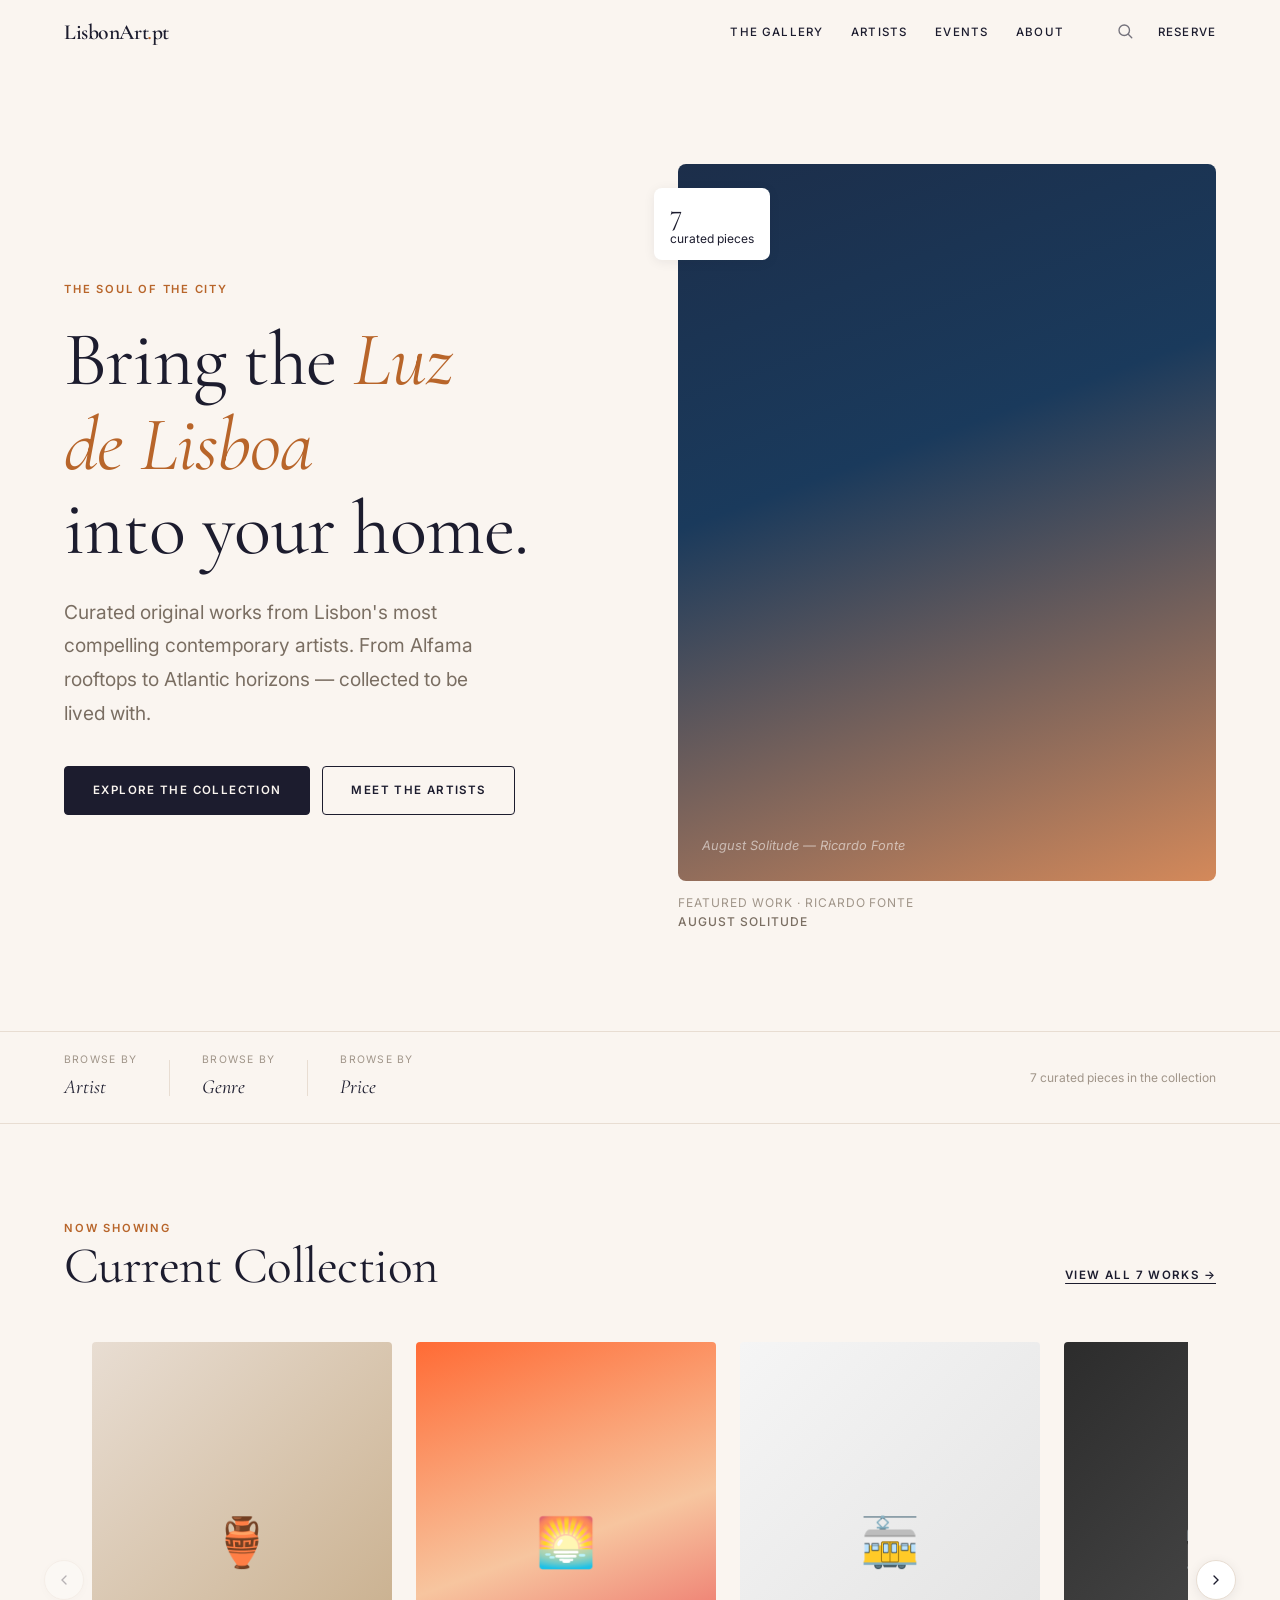
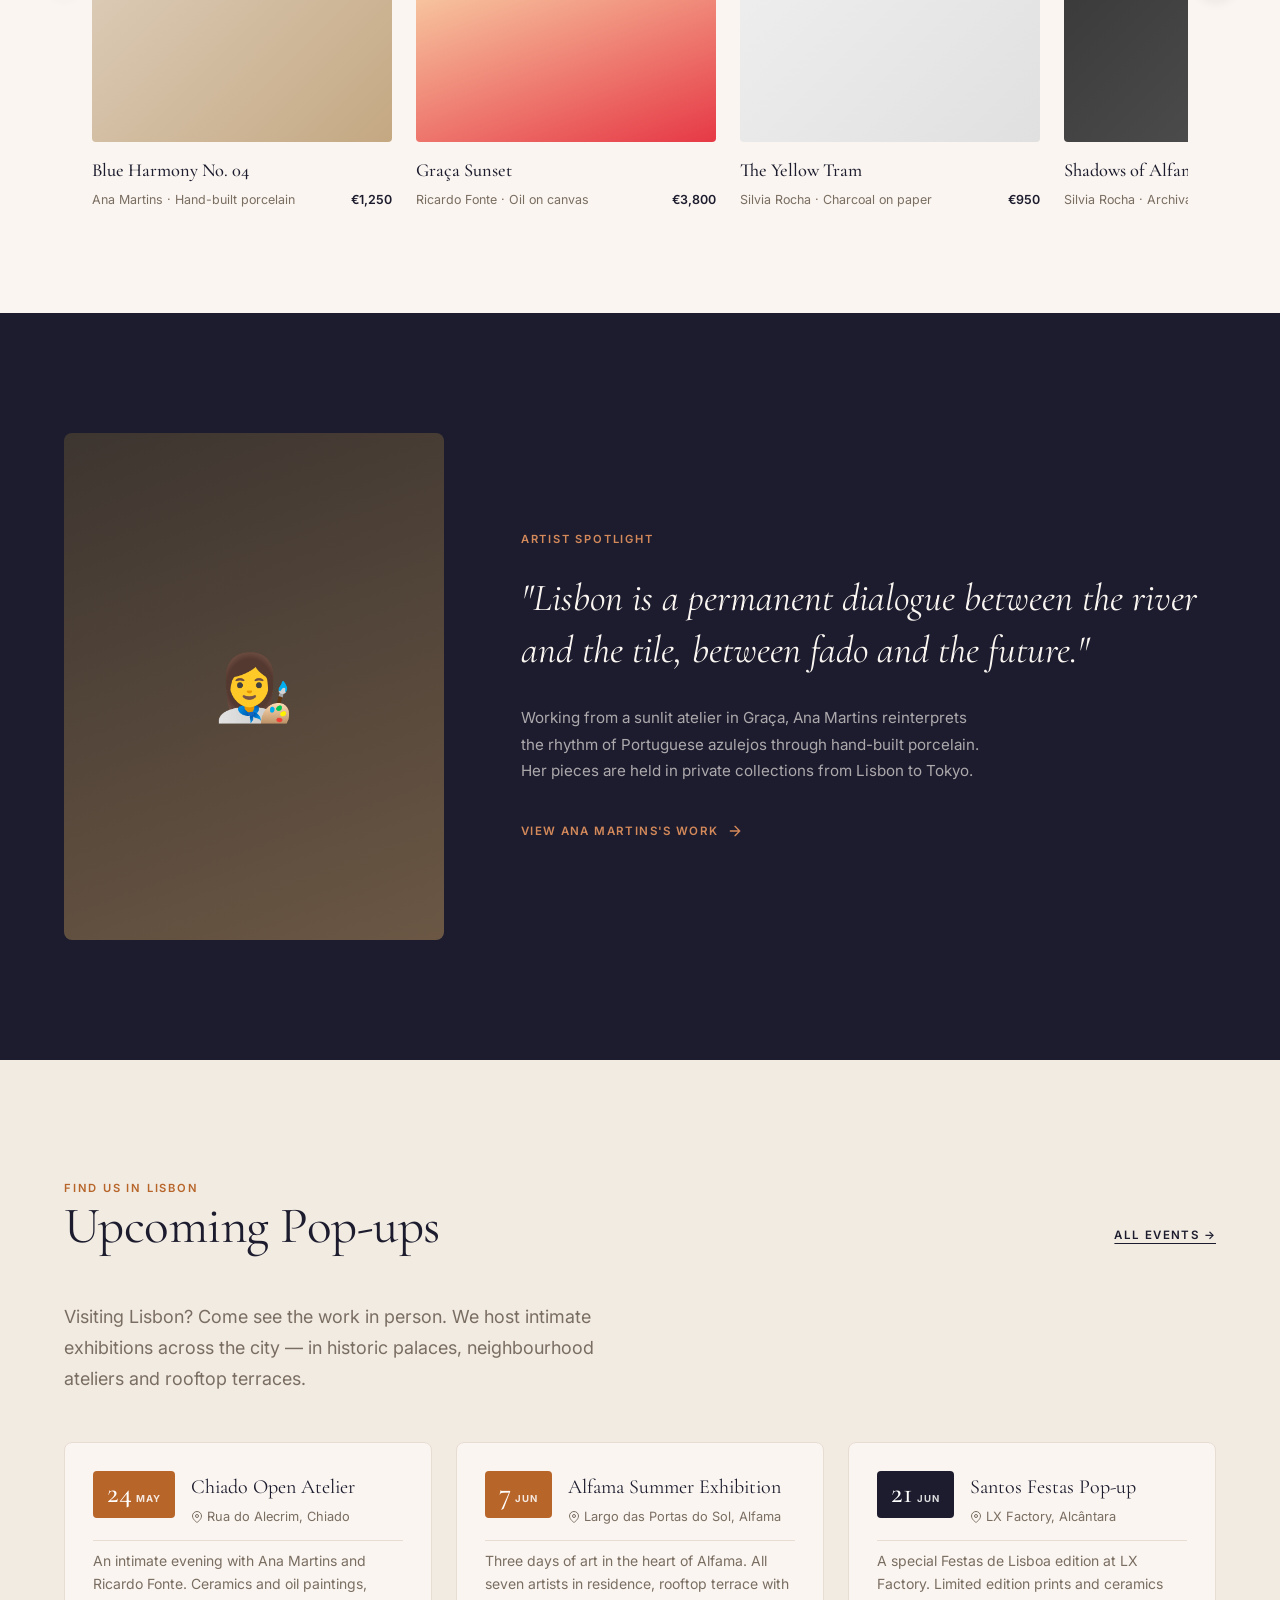
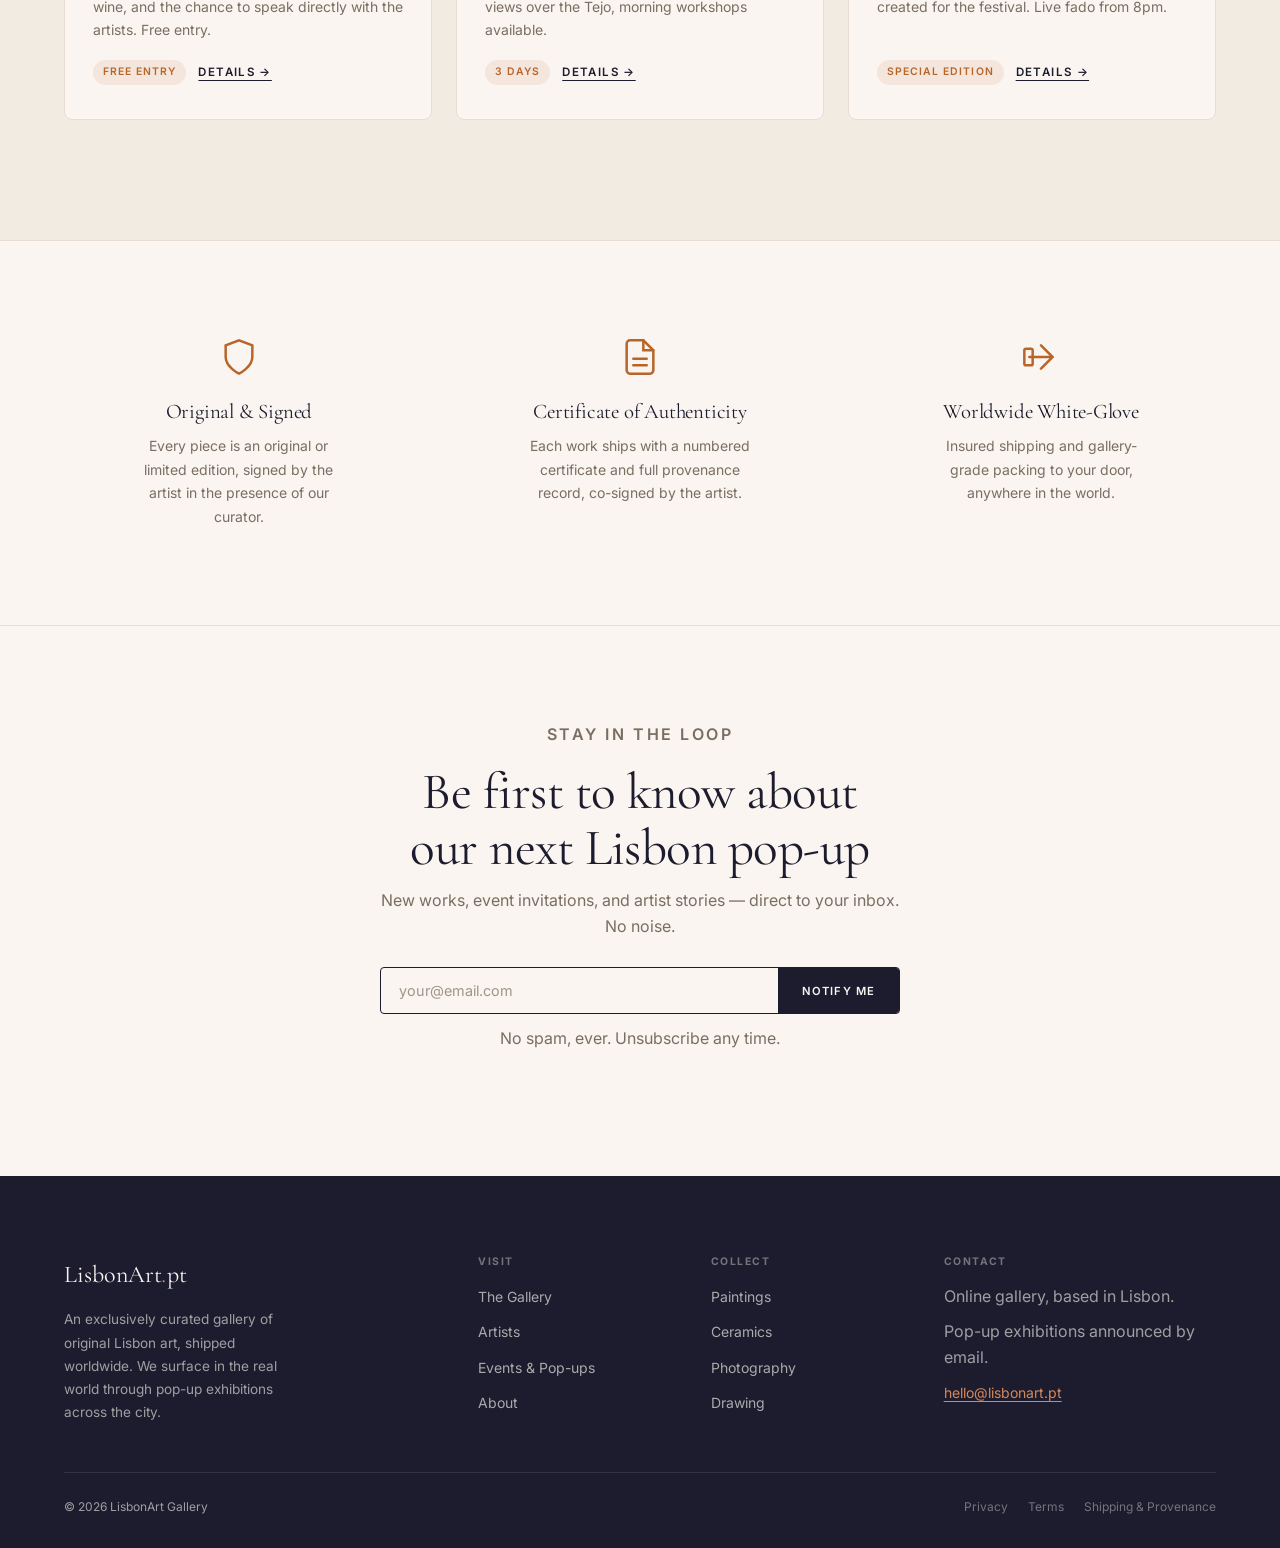
==== commit b86ce8d3: "Fix fade-up visibility, scroll track spacing, spotlight text" ====
--- a/index.html
+++ b/index.html
@@ -228,7 +228,7 @@
       <div style="border-radius:8px;overflow:hidden;aspect-ratio:3/4;background:linear-gradient(160deg,#3d3530 0%,#6b5744 100%);display:flex;align-items:center;justify-content:center;max-width:380px;">
         <span style="font-size:4rem;">👩‍🎨</span>
       </div>
-      <div class="fade-up">
+      <div>
         <p class="eyebrow spotlight-eyebrow">Artist Spotlight</p>
         <blockquote class="spotlight-quote">
           "Lisbon is a permanent dialogue between the river and the tile, between fado and the future."
--- a/css/la.css
+++ b/css/la.css
@@ -407,6 +407,7 @@
 }
 .scroll-track-wrap {
   position: relative;
+  padding: 0 28px;
 }
 .scroll-track {
   display: flex;
@@ -414,7 +415,7 @@
   overflow-x: auto;
   scroll-snap-type: x mandatory;
   -webkit-overflow-scrolling: touch;
-  padding-bottom: 16px;
+  padding-bottom: 8px;
   scrollbar-width: none;
 }
 .scroll-track::-webkit-scrollbar { display: none; }
